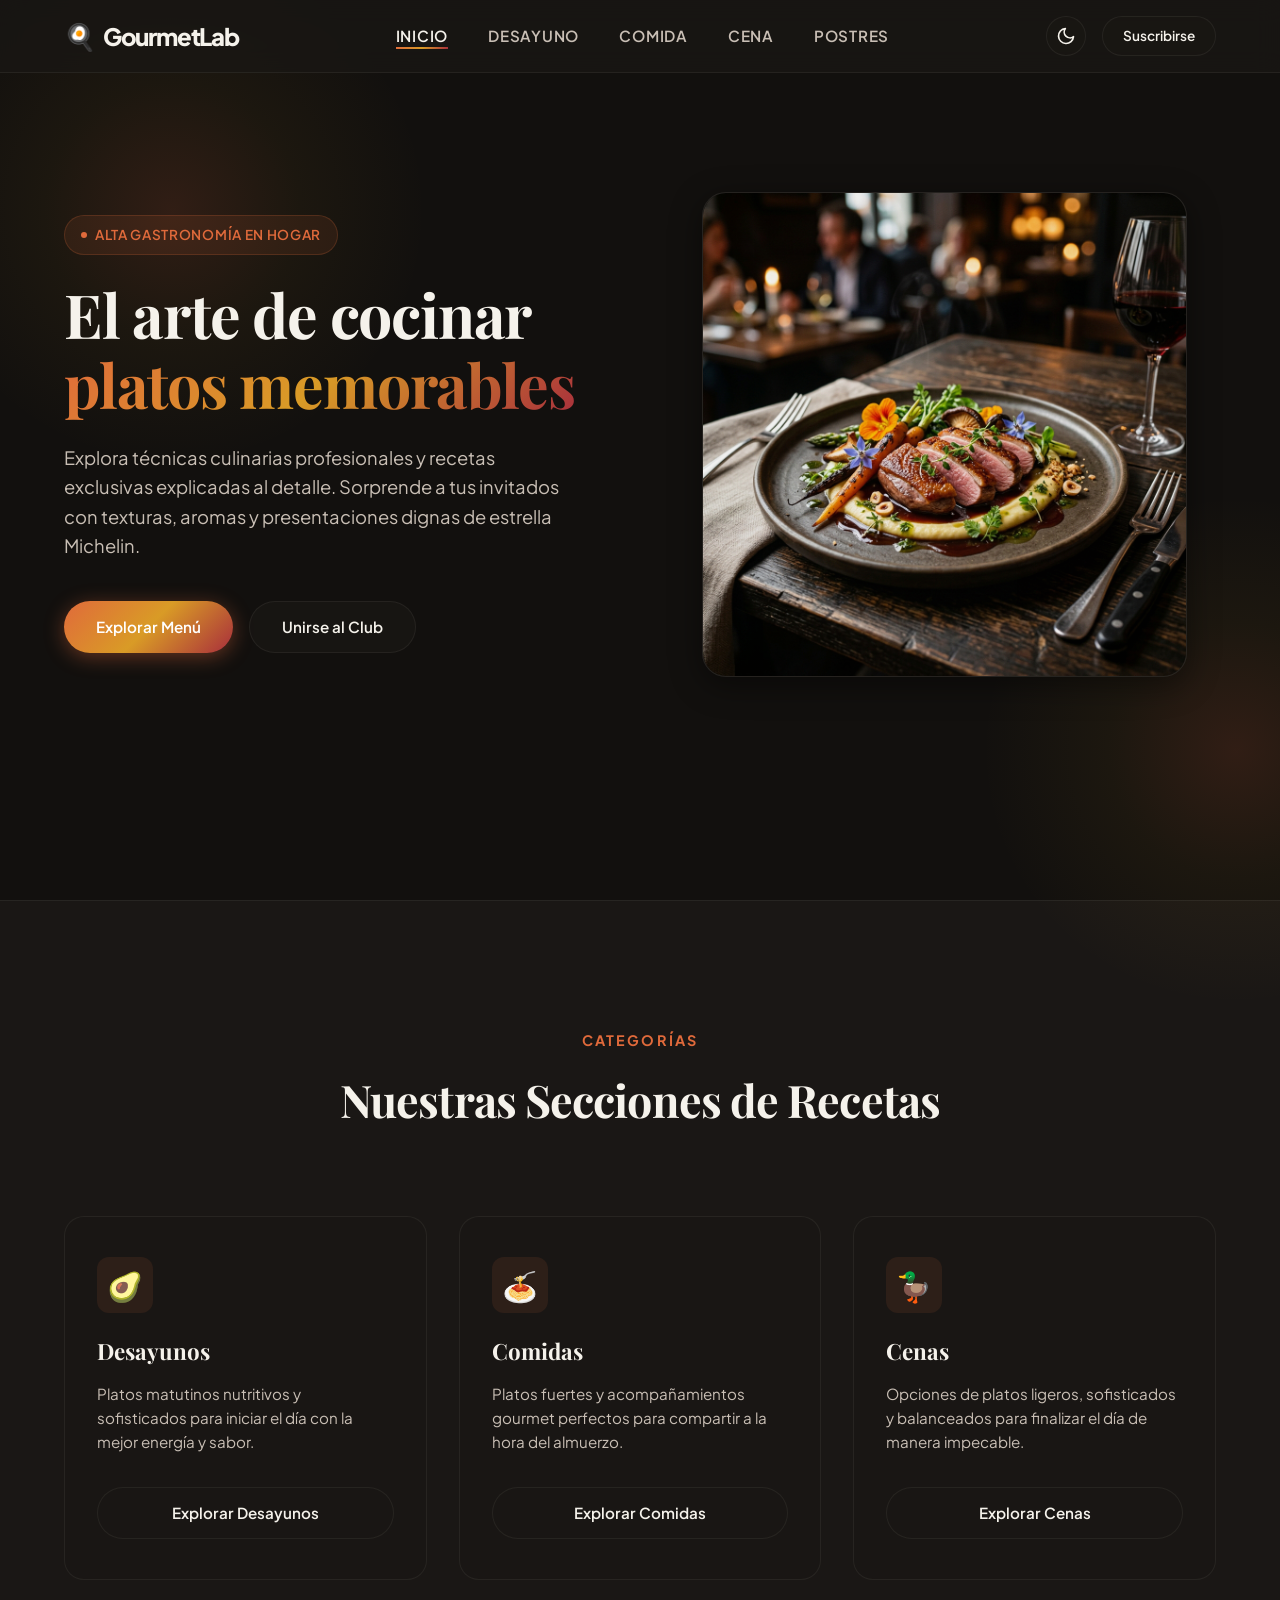
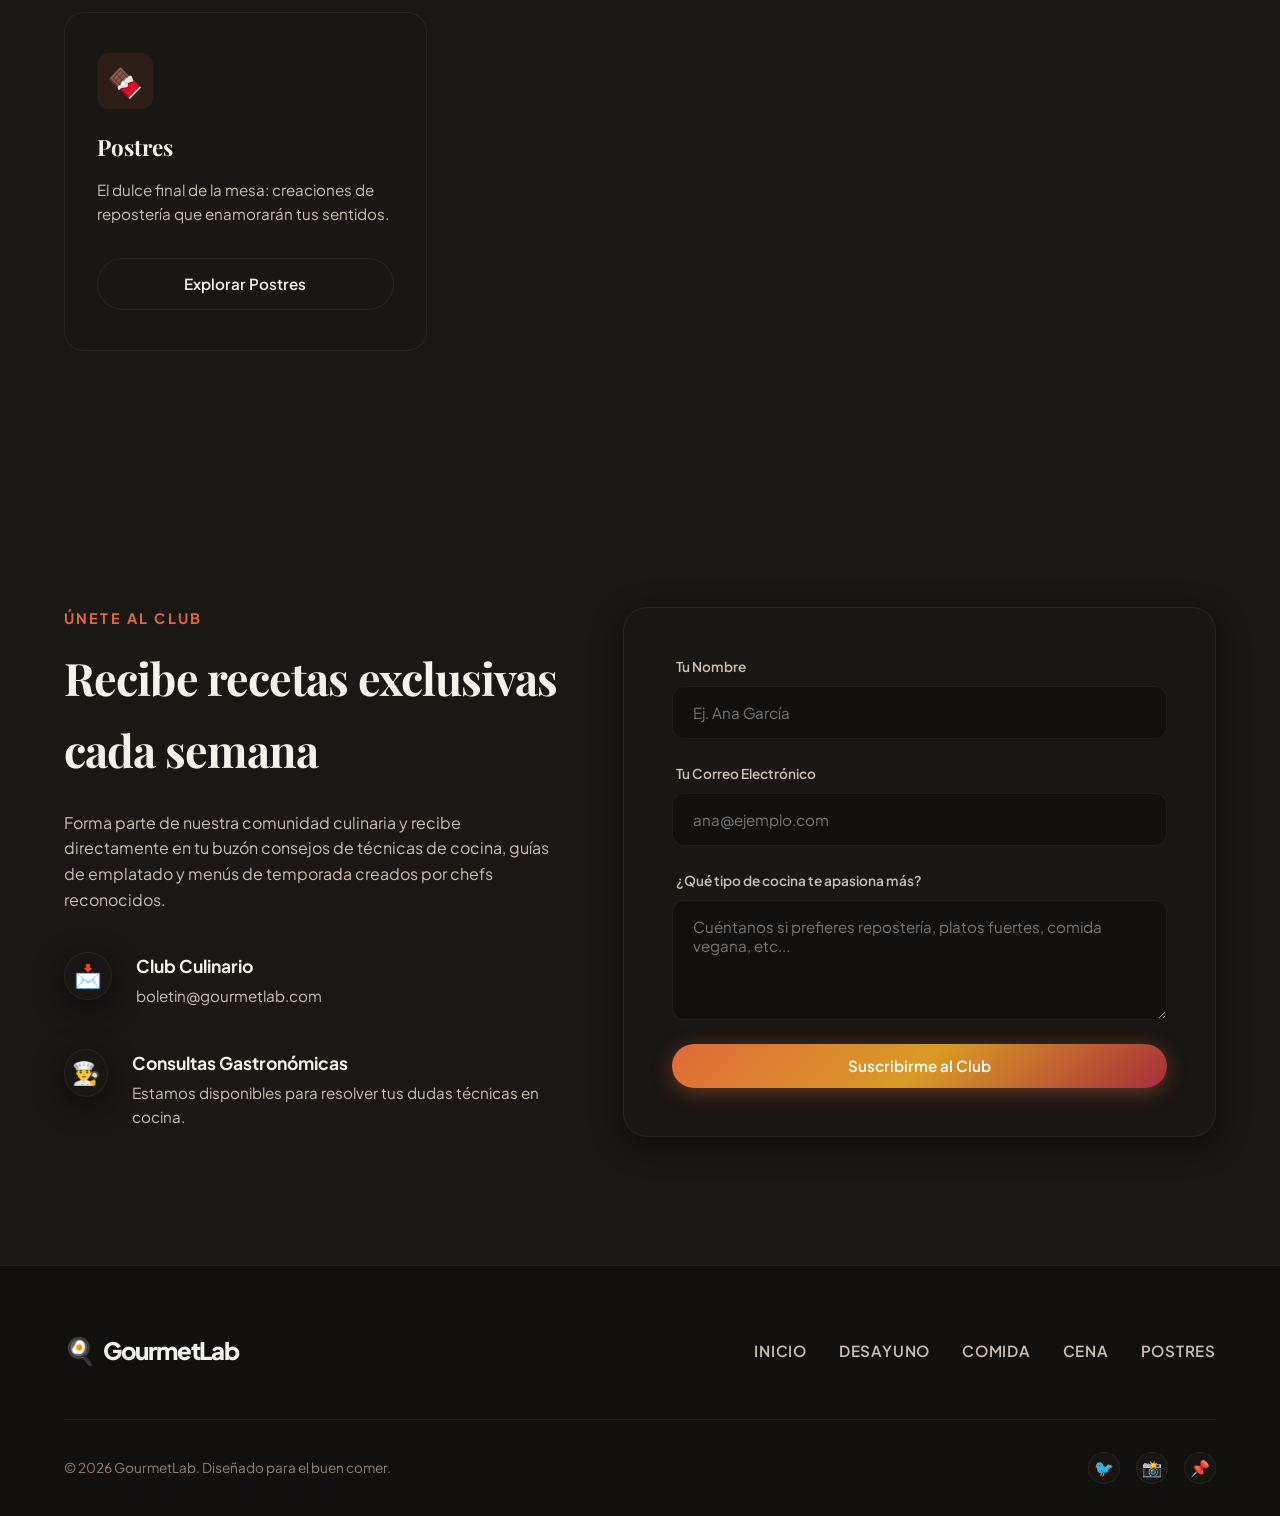
==== index.html @ 2061600c "Subida inicial" ====
<!DOCTYPE html>
<html lang="es">
<head>
  <meta charset="UTF-8">
  <meta name="viewport" content="width=device-width, initial-scale=1.0">
  
  <!-- SEO Meta Tags -->
  <title>GourmetLab | Recetas Culinarias y Alta Cocina en Casa</title>
  <meta name="description" content="Descubre recetas gourmet exclusivas explicadas paso a paso. Desayunos, comidas, cenas y postres sofisticados para los amantes del buen comer.">
  <meta name="keywords" content="recetas de cocina, recetas gourmet, cocina premium, desayuno, comida, cena, postres, gastronomía">
  <meta name="author" content="GourmetLab">
  
  <!-- Open Graph / Facebook -->
  <meta property="og:type" content="website">
  <meta property="og:title" content="GourmetLab | Recetas Culinarias y Alta Cocina en Casa">
  <meta property="og:description" content="Aprende a cocinar platos espectaculares con nuestras guías gourmet interactivas.">
  <meta property="og:image" content="recipe_hero.png">
  
  <!-- Fonts -->
  <link rel="preconnect" href="https://fonts.googleapis.com">
  <link rel="preconnect" href="https://fonts.gstatic.com" crossorigin>
  <link href="https://fonts.googleapis.com/css2?family=Plus+Jakarta+Sans:ital,wght@0,300;0,400;0,500;0,600;0,700;0,800;1,400;1,600&family=Playfair+Display:ital,wght@0,400;0,600;0,700;0,800;1,400&display=swap" rel="stylesheet">
  
  <!-- Stylesheets -->
  <link rel="stylesheet" href="style.css">
</head>
<body>

  <!-- Background Decorative Glows -->
  <div class="glow-effect" style="top: -10%; left: -10%;"></div>
  <div class="glow-effect" style="top: 50%; right: -20%;"></div>

  <!-- HEADER & NAVIGATION -->
  <header class="header" id="header">
    <div class="container nav-container">
      <a href="index.html" class="logo" id="nav-logo" aria-label="GourmetLab Home">
        <span class="logo-icon" aria-hidden="true">🍳</span>
        <span>GourmetLab</span>
      </a>
      
      <!-- Primary Navigation Links for Cooking Sections -->
      <nav aria-label="Categorías de Recetas">
        <ul class="nav-menu" id="nav-menu">
          <li><a href="index.html" class="nav-link active" id="link-inicio">Inicio</a></li>
          <li><a href="desayuno.html" class="nav-link" id="link-desayuno">Desayuno</a></li>
          <li><a href="comida.html" class="nav-link" id="link-comida">Comida</a></li>
          <li><a href="cena.html" class="nav-link" id="link-cena">Cena</a></li>
          <li><a href="postres.html" class="nav-link" id="link-postres">Postres</a></li>
        </ul>
      </nav>
      
      <!-- Action Buttons & Theme Toggle -->
      <div class="nav-actions">
        <button class="theme-toggle" id="theme-toggle" aria-label="Cambiar tema (oscuro/claro)">
          <svg class="icon-moon" width="20" height="20" viewBox="0 0 24 24" fill="none" stroke="currentColor" stroke-width="2" stroke-linecap="round" stroke-linejoin="round">
            <path d="M21 12.79A9 9 0 1 1 11.21 3 7 7 0 0 0 21 12.79z"></path>
          </svg>
        </button>
        <a href="#boletin" class="btn btn-secondary" style="padding: 0.5rem 1.25rem; font-size: 0.85rem;" id="nav-cta">Suscribirse</a>
        
        <!-- Mobile Menu Toggle -->
        <button class="menu-toggle" id="menu-toggle" aria-label="Abrir menú de categorías" aria-expanded="false" aria-controls="nav-menu">
          <span></span>
          <span></span>
          <span></span>
        </button>
      </div>
    </div>
  </header>

  <main>
    <!-- HERO SECTION -->
    <section class="hero section" id="inicio">
      <div class="container hero-grid">
        <div class="hero-content">
          <div class="hero-tag">ALTA GASTRONOMÍA EN HOGAR</div>
          <h1 class="hero-title" style="font-family: 'Playfair Display', serif;">El arte de cocinar <span class="gradient-text">platos memorables</span></h1>
          <p class="hero-desc">
            Explora técnicas culinarias profesionales y recetas exclusivas explicadas al detalle. Sorprende a tus invitados con texturas, aromas y presentaciones dignas de estrella Michelin.
          </p>
          <div class="hero-actions">
            <a href="#categorias" class="btn btn-primary" id="hero-btn-primary">Explorar Menú</a>
            <a href="#boletin" class="btn btn-secondary" id="hero-btn-secondary">Unirse al Club</a>
          </div>
        </div>
        <div class="hero-visual">
          <div class="visual-canvas">
            <div class="visual-glow"></div>
            <!-- Gourmet culinary photography -->
            <img src="recipe_hero.png" alt="Plato gourmet elegantemente emplatado por chef profesional" class="visual-img" id="hero-image">
          </div>
        </div>
      </div>
    </section>

    <!-- CATEGORIES / SECTIONS GRID -->
    <section class="section" id="categorias" style="border-top: 1px solid var(--glass-border); background-color: var(--bg-secondary);">
      <div class="container">
        <div class="section-header">
          <span class="section-subtitle">Categorías</span>
          <h2 class="section-title" style="font-family: 'Playfair Display', serif;">Nuestras Secciones de Recetas</h2>
        </div>
        
        <div class="features-grid">
          <!-- Desayuno Link Card -->
          <article class="feature-card" id="cat-desayuno">
            <div>
              <div class="feature-icon-wrapper" aria-hidden="true">🥑</div>
              <h3 class="feature-title">Desayunos</h3>
              <p class="feature-desc">Platos matutinos nutritivos y sofisticados para iniciar el día con la mejor energía y sabor.</p>
            </div>
            <a href="desayuno.html" class="btn btn-secondary" style="margin-top: 2rem; width: 100%;">Explorar Desayunos</a>
          </article>
          
          <!-- Comida Link Card -->
          <article class="feature-card" id="cat-comida">
            <div>
              <div class="feature-icon-wrapper" aria-hidden="true">🍝</div>
              <h3 class="feature-title">Comidas</h3>
              <p class="feature-desc">Platos fuertes y acompañamientos gourmet perfectos para compartir a la hora del almuerzo.</p>
            </div>
            <a href="comida.html" class="btn btn-secondary" style="margin-top: 2rem; width: 100%;">Explorar Comidas</a>
          </article>
          
          <!-- Cena Link Card -->
          <article class="feature-card" id="cat-cena">
            <div>
              <div class="feature-icon-wrapper" aria-hidden="true">🦆</div>
              <h3 class="feature-title">Cenas</h3>
              <p class="feature-desc">Opciones de platos ligeros, sofisticados y balanceados para finalizar el día de manera impecable.</p>
            </div>
            <a href="cena.html" class="btn btn-secondary" style="margin-top: 2rem; width: 100%;">Explorar Cenas</a>
          </article>
          
          <!-- Postres Link Card -->
          <article class="feature-card" id="cat-postres">
            <div>
              <div class="feature-icon-wrapper" aria-hidden="true">🍫</div>
              <h3 class="feature-title">Postres</h3>
              <p class="feature-desc">El dulce final de la mesa: creaciones de repostería que enamorarán tus sentidos.</p>
            </div>
            <a href="postres.html" class="btn btn-secondary" style="margin-top: 2rem; width: 100%;">Explorar Postres</a>
          </article>
        </div>
      </div>
    </section>

    <!-- NEWSLETTER / CONTACT SECTION -->
    <section class="contact section" id="boletin">
      <div class="container contact-grid">
        <div class="contact-info">
          <div>
            <span class="section-subtitle">Únete al Club</span>
            <h2 class="section-title" style="font-family: 'Playfair Display', serif; margin-bottom: 1.5rem;">Recibe recetas exclusivas cada semana</h2>
            <p style="color: var(--text-secondary);">Forma parte de nuestra comunidad culinaria y recibe directamente en tu buzón consejos de técnicas de cocina, guías de emplatado y menús de temporada creados por chefs reconocidos.</p>
          </div>
          
          <div class="info-item" id="info-email">
            <div class="info-icon" aria-hidden="true">📩</div>
            <div class="info-details">
              <h4>Club Culinario</h4>
              <p>boletin@gourmetlab.com</p>
            </div>
          </div>
          
          <div class="info-item" id="info-chefs">
            <div class="info-icon" aria-hidden="true">👨‍🍳</div>
            <div class="info-details">
              <h4>Consultas Gastronómicas</h4>
              <p>Estamos disponibles para resolver tus dudas técnicas en cocina.</p>
            </div>
          </div>
        </div>
        
        <!-- Interactive Form -->
        <form class="contact-form" id="contact-form" novalidate>
          <div class="form-group">
            <label for="form-name" class="form-label">Tu Nombre</label>
            <input type="text" id="form-name" class="form-input" placeholder="Ej. Ana García" required>
          </div>
          <div class="form-group">
            <label for="form-email" class="form-label">Tu Correo Electrónico</label>
            <input type="email" id="form-email" class="form-input" placeholder="ana@ejemplo.com" required>
          </div>
          <div class="form-group">
            <label for="form-message" class="form-label">¿Qué tipo de cocina te apasiona más?</label>
            <textarea id="form-message" class="form-textarea" placeholder="Cuéntanos si prefieres repostería, platos fuertes, comida vegana, etc..." required></textarea>
          </div>
          <button type="submit" class="btn btn-primary" id="form-submit">Suscribirme al Club</button>
        </form>
      </div>
    </section>
  </main>

  <!-- FOOTER -->
  <footer class="footer">
    <div class="container">
      <div class="footer-content">
        <a href="index.html" class="logo" id="footer-logo" aria-label="GourmetLab Home">
          <span class="logo-icon" aria-hidden="true">🍳</span>
          <span>GourmetLab</span>
        </a>
        <ul class="footer-nav">
          <li><a href="index.html" class="footer-link">Inicio</a></li>
          <li><a href="desayuno.html" class="footer-link">Desayuno</a></li>
          <li><a href="comida.html" class="footer-link">Comida</a></li>
          <li><a href="cena.html" class="footer-link">Cena</a></li>
          <li><a href="postres.html" class="footer-link">Postres</a></li>
        </ul>
      </div>
      
      <div class="footer-bottom">
        <p>&copy; 2026 GourmetLab. Diseñado para el buen comer.</p>
        <div class="social-links">
          <a href="#" class="social-icon" aria-label="Twitter">🐦</a>
          <a href="#" class="social-icon" aria-label="Instagram">📸</a>
          <a href="#" class="social-icon" aria-label="Pinterest">📌</a>
        </div>
      </div>
    </div>
  </footer>

  <!-- Scripts -->
  <script src="app.js"></script>
</body>
</html>
---- style.css ----
/* ==========================================================================
   DESIGN SYSTEM & CUSTOM PROPERTIES - GOURMET CULINARY THEME
   ========================================================================== */
:root {
  /* Colors - Cozy Gourmet Dark Palette (Default Dark) */
  --bg-primary: #12100e;      /* Very dark warm brown/charcoal */
  --bg-secondary: #1a1715;    /* Soft dark chocolate */
  --bg-tertiary: #231f1c;     /* Lighter warm brown/gray */
  --text-primary: #f5f2eb;    /* Warm cream white */
  --text-secondary: #c9bfb5;  /* Soft taupe gray */
  --text-muted: #8c8075;      /* Warm muted earth */
  
  /* Gourmet Culinary Accents (Terracotta, Gold & Red Wine) */
  --accent-primary: #e06a3b;   /* Warm Terracotta */
  --accent-secondary: #d99b26; /* Honey Gold */
  --accent-tertiary: #a82e3c;  /* Red Wine Burgundy */
  
  --gradient-brand: linear-gradient(135deg, var(--accent-primary) 0%, var(--accent-secondary) 50%, var(--accent-tertiary) 100%);
  --gradient-glow: radial-gradient(circle at 50% 50%, rgba(224, 106, 59, 0.15), rgba(217, 155, 38, 0.05), transparent 60%);
  
  /* Glassmorphism & Borders */
  --glass-bg: rgba(26, 23, 21, 0.75);
  --glass-border: rgba(245, 242, 235, 0.06);
  --glass-border-hover: rgba(245, 242, 235, 0.12);
  --glass-shadow: 0 8px 32px 0 rgba(0, 0, 0, 0.45);
  
  /* Typography */
  --font-sans: 'Plus Jakarta Sans', system-ui, -apple-system, sans-serif;
  --font-serif: 'Playfair Display', Georgia, serif;
  
  /* Spacing */
  --section-padding: 8rem 2rem;
  
  /* Transitions */
  --transition-smooth: all 0.4s cubic-bezier(0.16, 1, 0.3, 1);
  --transition-bounce: all 0.5s cubic-bezier(0.175, 0.885, 0.32, 1.275);
}

/* Light Theme Variables - Warm Cream Bistro Style */
[data-theme="light"] {
  --bg-primary: #fcfbf7;      /* Rich warm cream/ivory */
  --bg-secondary: #f6f3eb;    /* Cream beige */
  --bg-tertiary: #ece7db;     /* Soft warm clay/beige */
  --text-primary: #2b2421;    /* Deep espresso black */
  --text-secondary: #63564e;  /* Deep taupe */
  --text-muted: #9c8e84;      /* Soft warm gray */
  
  --accent-primary: #c85324;   /* Deeper terracotta for contrast */
  --accent-secondary: #b07810; /* Darker honey gold */
  
  --gradient-glow: radial-gradient(circle at 50% 50%, rgba(200, 83, 36, 0.08), rgba(176, 120, 16, 0.03), transparent 60%);
  
  --glass-bg: rgba(252, 251, 247, 0.8);
  --glass-border: rgba(43, 36, 33, 0.06);
  --glass-border-hover: rgba(43, 36, 33, 0.12);
  --glass-shadow: 0 8px 32px 0 rgba(43, 36, 33, 0.06);
}

/* ==========================================================================
   RESET & BASE STYLES
   ========================================================================== */
*, *::before, *::after {
  box-sizing: border-box;
  margin: 0;
  padding: 0;
}

html {
  scroll-behavior: smooth;
  font-size: 16px;
}

body {
  font-family: var(--font-sans);
  background-color: var(--bg-primary);
  color: var(--text-primary);
  line-height: 1.6;
  overflow-x: hidden;
  transition: background-color 0.3s ease, color 0.3s ease;
}

a {
  color: inherit;
  text-decoration: none;
  transition: var(--transition-smooth);
}

button, input, textarea {
  font-family: inherit;
  background: none;
  border: none;
  outline: none;
}

img {
  max-width: 100%;
  height: auto;
  display: block;
}

/* ==========================================================================
   LAYOUT & REUSABLE UTILITIES
   ========================================================================== */
.container {
  max-width: 1200px;
  margin: 0 auto;
  padding: 0 1.5rem;
  position: relative;
  z-index: 2;
}

.section {
  padding: var(--section-padding);
  position: relative;
}

.gradient-text {
  background: var(--gradient-brand);
  -webkit-background-clip: text;
  -webkit-text-fill-color: transparent;
  background-clip: text;
}

.btn {
  display: inline-flex;
  align-items: center;
  justify-content: center;
  padding: 0.8rem 2rem;
  border-radius: 9999px;
  font-weight: 600;
  font-size: 0.95rem;
  cursor: pointer;
  transition: var(--transition-bounce);
  position: relative;
  overflow: hidden;
}

.btn-primary {
  background: var(--gradient-brand);
  color: #ffffff;
  box-shadow: 0 4px 20px rgba(224, 106, 59, 0.4);
}

.btn-primary:hover {
  transform: translateY(-3px);
  box-shadow: 0 6px 24px rgba(224, 106, 59, 0.6);
}

.btn-secondary {
  background: var(--glass-bg);
  border: 1px solid var(--glass-border);
  color: var(--text-primary);
}

.btn-secondary:hover {
  border-color: var(--glass-border-hover);
  background: var(--bg-tertiary);
  transform: translateY(-3px);
}

/* Glow effects in background */
.glow-effect {
  position: absolute;
  width: 600px;
  height: 600px;
  background: var(--gradient-glow);
  pointer-events: none;
  z-index: 1;
  border-radius: 50%;
}

/* ==========================================================================
   HEADER / NAVIGATION
   ========================================================================== */
.header {
  position: fixed;
  top: 0;
  left: 0;
  width: 100%;
  z-index: 100;
  background: var(--glass-bg);
  backdrop-filter: blur(12px);
  -webkit-backdrop-filter: blur(12px);
  border-bottom: 1px solid var(--glass-border);
  transition: var(--transition-smooth);
}

.header-scrolled {
  padding: 0.5rem 0;
  box-shadow: var(--glass-shadow);
}

.nav-container {
  display: flex;
  justify-content: space-between;
  align-items: center;
  height: 4.5rem;
}

.logo {
  font-size: 1.5rem;
  font-weight: 800;
  letter-spacing: -0.05em;
  display: flex;
  align-items: center;
  gap: 0.5rem;
}

.logo-icon {
  display: inline-flex;
  align-items: center;
  justify-content: center;
  font-size: 1.6rem;
}

.nav-menu {
  display: flex;
  align-items: center;
  gap: 2.5rem;
  list-style: none;
}

.nav-link {
  font-weight: 600;
  font-size: 0.95rem;
  color: var(--text-secondary);
  position: relative;
  text-transform: uppercase;
  letter-spacing: 0.05em;
}

.nav-link:hover, .nav-link.active {
  color: var(--text-primary);
}

.nav-link::after {
  content: '';
  position: absolute;
  bottom: -4px;
  left: 0;
  width: 0;
  height: 2px;
  background: var(--gradient-brand);
  transition: var(--transition-smooth);
}

.nav-link:hover::after, .nav-link.active::after {
  width: 100%;
}

.nav-actions {
  display: flex;
  align-items: center;
  gap: 1rem;
}

/* Theme Switcher */
.theme-toggle {
  width: 2.5rem;
  height: 2.5rem;
  border-radius: 50%;
  background: var(--glass-bg);
  border: 1px solid var(--glass-border);
  color: var(--text-primary);
  cursor: pointer;
  display: flex;
  align-items: center;
  justify-content: center;
  font-size: 1.2rem;
  transition: var(--transition-bounce);
}

.theme-toggle:hover {
  transform: rotate(15deg) scale(1.1);
  border-color: var(--glass-border-hover);
}

/* Mobile Menu Toggle */
.menu-toggle {
  display: none;
  flex-direction: column;
  gap: 6px;
  cursor: pointer;
  z-index: 110;
}

.menu-toggle span {
  width: 28px;
  height: 2px;
  background-color: var(--text-primary);
  transition: var(--transition-smooth);
  border-radius: 2px;
}

/* ==========================================================================
   HERO SECTION
   ========================================================================== */
.hero {
  min-height: 100vh;
  display: flex;
  align-items: center;
  padding-top: 6rem;
  overflow: hidden;
}

.hero-grid {
  display: grid;
  grid-template-columns: 1fr 1fr;
  gap: 4rem;
  align-items: center;
}

.hero-content {
  display: flex;
  flex-direction: column;
  align-items: flex-start;
}

.hero-tag {
  background: rgba(224, 106, 59, 0.1);
  border: 1px solid rgba(224, 106, 59, 0.2);
  color: var(--accent-primary);
  padding: 0.5rem 1rem;
  border-radius: 9999px;
  font-size: 0.85rem;
  font-weight: 600;
  margin-bottom: 1.5rem;
  display: inline-flex;
  align-items: center;
  gap: 0.5rem;
  letter-spacing: 0.05em;
}

.hero-tag::before {
  content: '';
  width: 6px;
  height: 6px;
  background-color: var(--accent-primary);
  border-radius: 50%;
  display: inline-block;
  animation: pulse 2s infinite;
}

.hero-title {
  font-size: 3.8rem;
  line-height: 1.15;
  font-weight: 700;
  letter-spacing: -0.02em;
  margin-bottom: 1.5rem;
}

.hero-desc {
  font-size: 1.15rem;
  color: var(--text-secondary);
  margin-bottom: 2.5rem;
  max-width: 500px;
}

.hero-actions {
  display: flex;
  gap: 1rem;
}

/* Visual Canvas/Card on Right side */
.hero-visual {
  position: relative;
  display: flex;
  justify-content: center;
  align-items: center;
}

.visual-canvas {
  width: 100%;
  aspect-ratio: 1;
  max-width: 485px;
  background: var(--glass-bg);
  border: 1px solid var(--glass-border);
  border-radius: 24px;
  box-shadow: var(--glass-shadow);
  position: relative;
  overflow: hidden;
  display: flex;
  align-items: center;
  justify-content: center;
  transition: var(--transition-smooth);
}

.visual-canvas:hover {
  transform: translateY(-5px);
  border-color: var(--glass-border-hover);
}

.visual-img {
  width: 100%;
  height: 100%;
  object-fit: cover;
  border-radius: 23px;
  opacity: 0.95;
}

.visual-glow {
  position: absolute;
  width: 150%;
  height: 150%;
  background: radial-gradient(circle, rgba(224, 106, 59, 0.2) 0%, transparent 60%);
  top: -25%;
  left: -25%;
  pointer-events: none;
  animation: rotateGlow 20s linear infinite;
}

/* ==========================================================================
   RECIPES / FEATURES SECTION
   ========================================================================== */
.section-header {
  text-align: center;
  max-width: 650px;
  margin: 0 auto 5rem;
}

.section-subtitle {
  font-size: 0.9rem;
  text-transform: uppercase;
  letter-spacing: 0.15em;
  font-weight: 700;
  color: var(--accent-primary);
  margin-bottom: 0.75rem;
  display: block;
}

.section-title {
  font-size: 2.8rem;
  font-weight: 700;
  letter-spacing: -0.02em;
}

.features-grid {
  display: grid;
  grid-template-columns: repeat(auto-fit, minmax(300px, 1fr));
  gap: 2rem;
}

.feature-card {
  background: var(--glass-bg);
  border: 1px solid var(--glass-border);
  border-radius: 20px;
  padding: 2.5rem 2rem;
  transition: var(--transition-bounce);
  position: relative;
  overflow: hidden;
  display: flex;
  flex-direction: column;
  justify-content: space-between;
}

.feature-card::before {
  content: '';
  position: absolute;
  top: 0;
  left: 0;
  width: 100%;
  height: 4px;
  background: var(--gradient-brand);
  transform: scaleX(0);
  transform-origin: left;
  transition: var(--transition-smooth);
}

.feature-card:hover {
  transform: translateY(-8px);
  border-color: var(--glass-border-hover);
  box-shadow: var(--glass-shadow);
}

.feature-card:hover::before {
  transform: scaleX(1);
}

.feature-icon-wrapper {
  width: 3.5rem;
  height: 3.5rem;
  background: rgba(224, 106, 59, 0.1);
  border-radius: 12px;
  display: flex;
  align-items: center;
  justify-content: center;
  margin-bottom: 1.5rem;
  font-size: 1.8rem;
  transition: var(--transition-smooth);
}

.feature-card:hover .feature-icon-wrapper {
  background: var(--gradient-brand);
  transform: scale(1.1) rotate(5deg);
}

.feature-title {
  font-size: 1.4rem;
  font-family: var(--font-serif);
  font-weight: 700;
  margin-bottom: 1rem;
  line-height: 1.3;
}

.feature-desc {
  color: var(--text-secondary);
  font-size: 0.95rem;
  flex-grow: 1;
}

/* ==========================================================================
   CONTACT / BOLETIN SECTION
   ========================================================================== */
.contact {
  background-color: var(--bg-secondary);
  position: relative;
  overflow: hidden;
}

.contact-grid {
  display: grid;
  grid-template-columns: 1fr 1.2fr;
  gap: 4rem;
}

.contact-info {
  display: flex;
  flex-direction: column;
  gap: 2.5rem;
}

.info-item {
  display: flex;
  gap: 1.5rem;
  align-items: flex-start;
}

.info-icon {
  width: 3rem;
  height: 3rem;
  border-radius: 50%;
  background: var(--glass-bg);
  border: 1px solid var(--glass-border);
  display: flex;
  align-items: center;
  justify-content: center;
  color: var(--accent-primary);
  font-size: 1.4rem;
  box-shadow: var(--glass-shadow);
}

.info-details h4 {
  font-size: 1.1rem;
  font-weight: 700;
  margin-bottom: 0.25rem;
}

.info-details p {
  color: var(--text-secondary);
  font-size: 0.95rem;
}

.contact-form {
  background: var(--glass-bg);
  border: 1px solid var(--glass-border);
  border-radius: 24px;
  padding: 3rem;
  box-shadow: var(--glass-shadow);
  display: flex;
  flex-direction: column;
  gap: 1.5rem;
}

.form-group {
  display: flex;
  flex-direction: column;
  gap: 0.5rem;
  position: relative;
}

.form-input, .form-textarea {
  background: var(--bg-primary);
  border: 1px solid var(--glass-border);
  border-radius: 12px;
  padding: 1rem 1.25rem;
  color: var(--text-primary);
  font-size: 0.95rem;
  transition: var(--transition-smooth);
  width: 100%;
}

.form-textarea {
  resize: vertical;
  min-height: 120px;
}

.form-input:focus, .form-textarea:focus {
  border-color: var(--accent-primary);
  box-shadow: 0 0 0 4px rgba(224, 106, 59, 0.15);
}

.form-label {
  font-size: 0.85rem;
  font-weight: 600;
  color: var(--text-secondary);
  margin-left: 0.25rem;
}

/* ==========================================================================
   FOOTER
   ========================================================================== */
.footer {
  background-color: var(--bg-primary);
  border-top: 1px solid var(--glass-border);
  padding: 4rem 0 2rem;
}

.footer-content {
  display: flex;
  justify-content: space-between;
  align-items: center;
  flex-wrap: wrap;
  gap: 2rem;
  margin-bottom: 3rem;
}

.footer-nav {
  display: flex;
  gap: 2rem;
  list-style: none;
}

.footer-link {
  color: var(--text-secondary);
  font-size: 0.95rem;
  font-weight: 600;
  text-transform: uppercase;
  letter-spacing: 0.05em;
}

.footer-link:hover {
  color: var(--text-primary);
}

.footer-bottom {
  border-top: 1px solid var(--glass-border);
  padding-top: 2rem;
  display: flex;
  justify-content: space-between;
  align-items: center;
  flex-wrap: wrap;
  gap: 1rem;
  color: var(--text-muted);
  font-size: 0.85rem;
}

.social-links {
  display: flex;
  gap: 1rem;
}

.social-icon {
  width: 2rem;
  height: 2rem;
  border-radius: 50%;
  background: var(--glass-bg);
  border: 1px solid var(--glass-border);
  display: flex;
  align-items: center;
  justify-content: center;
  color: var(--text-secondary);
  font-size: 1rem;
  transition: var(--transition-bounce);
}

.social-icon:hover {
  background: var(--gradient-brand);
  color: #ffffff;
  transform: translateY(-3px);
  border-color: transparent;
}

/* ==========================================================================
   KEYFRAME ANIMATIONS
   ========================================================================== */
@keyframes pulse {
  0% {
    transform: scale(0.95);
    box-shadow: 0 0 0 0 rgba(224, 106, 59, 0.7);
  }
  70% {
    transform: scale(1);
    box-shadow: 0 0 0 8px rgba(224, 106, 59, 0);
  }
  100% {
    transform: scale(0.95);
    box-shadow: 0 0 0 0 rgba(224, 106, 59, 0);
  }
}

@keyframes rotateGlow {
  0% {
    transform: rotate(0deg);
  }
  100% {
    transform: rotate(360deg);
  }
}

/* ==========================================================================
   RESPONSIVE DESIGN (MEDIA QUERIES)
   ========================================================================== */
@media (max-width: 992px) {
  :root {
    --section-padding: 6rem 1.5rem;
  }
  
  .hero-grid {
    grid-template-columns: 1fr;
    gap: 3rem;
    text-align: center;
  }
  
  .hero-content {
    align-items: center;
  }
  
  .hero-title {
    font-size: 3rem;
  }
  
  .contact-grid {
    grid-template-columns: 1fr;
    gap: 3rem;
  }
}

@media (max-width: 768px) {
  .menu-toggle {
    display: flex;
  }
  
  .nav-menu {
    position: fixed;
    top: 0;
    right: -100%;
    width: 80%;
    max-width: 320px;
    height: 100vh;
    background: var(--bg-secondary);
    border-left: 1px solid var(--glass-border);
    flex-direction: column;
    justify-content: center;
    padding: 3rem;
    transition: var(--transition-smooth);
    z-index: 105;
  }
  
  .nav-menu.active {
    right: 0;
    box-shadow: -10px 0 30px rgba(0, 0, 0, 0.2);
  }
  
  /* Menu hamburger animations when active */
  .menu-toggle.active span:nth-child(1) {
    transform: translateY(8px) rotate(45deg);
  }
  
  .menu-toggle.active span:nth-child(2) {
    opacity: 0;
  }
  
  .menu-toggle.active span:nth-child(3) {
    transform: translateY(-8px) rotate(-45deg);
  }
  
  .nav-actions {
    margin-right: 3rem;
  }
}

@media (max-width: 480px) {
  .hero-title {
    font-size: 2.4rem;
  }
  
  .hero-actions {
    flex-direction: column;
    width: 100%;
  }
  
  .hero-actions .btn {
    width: 100%;
  }
  
  .contact-form {
    padding: 1.5rem;
  }
}
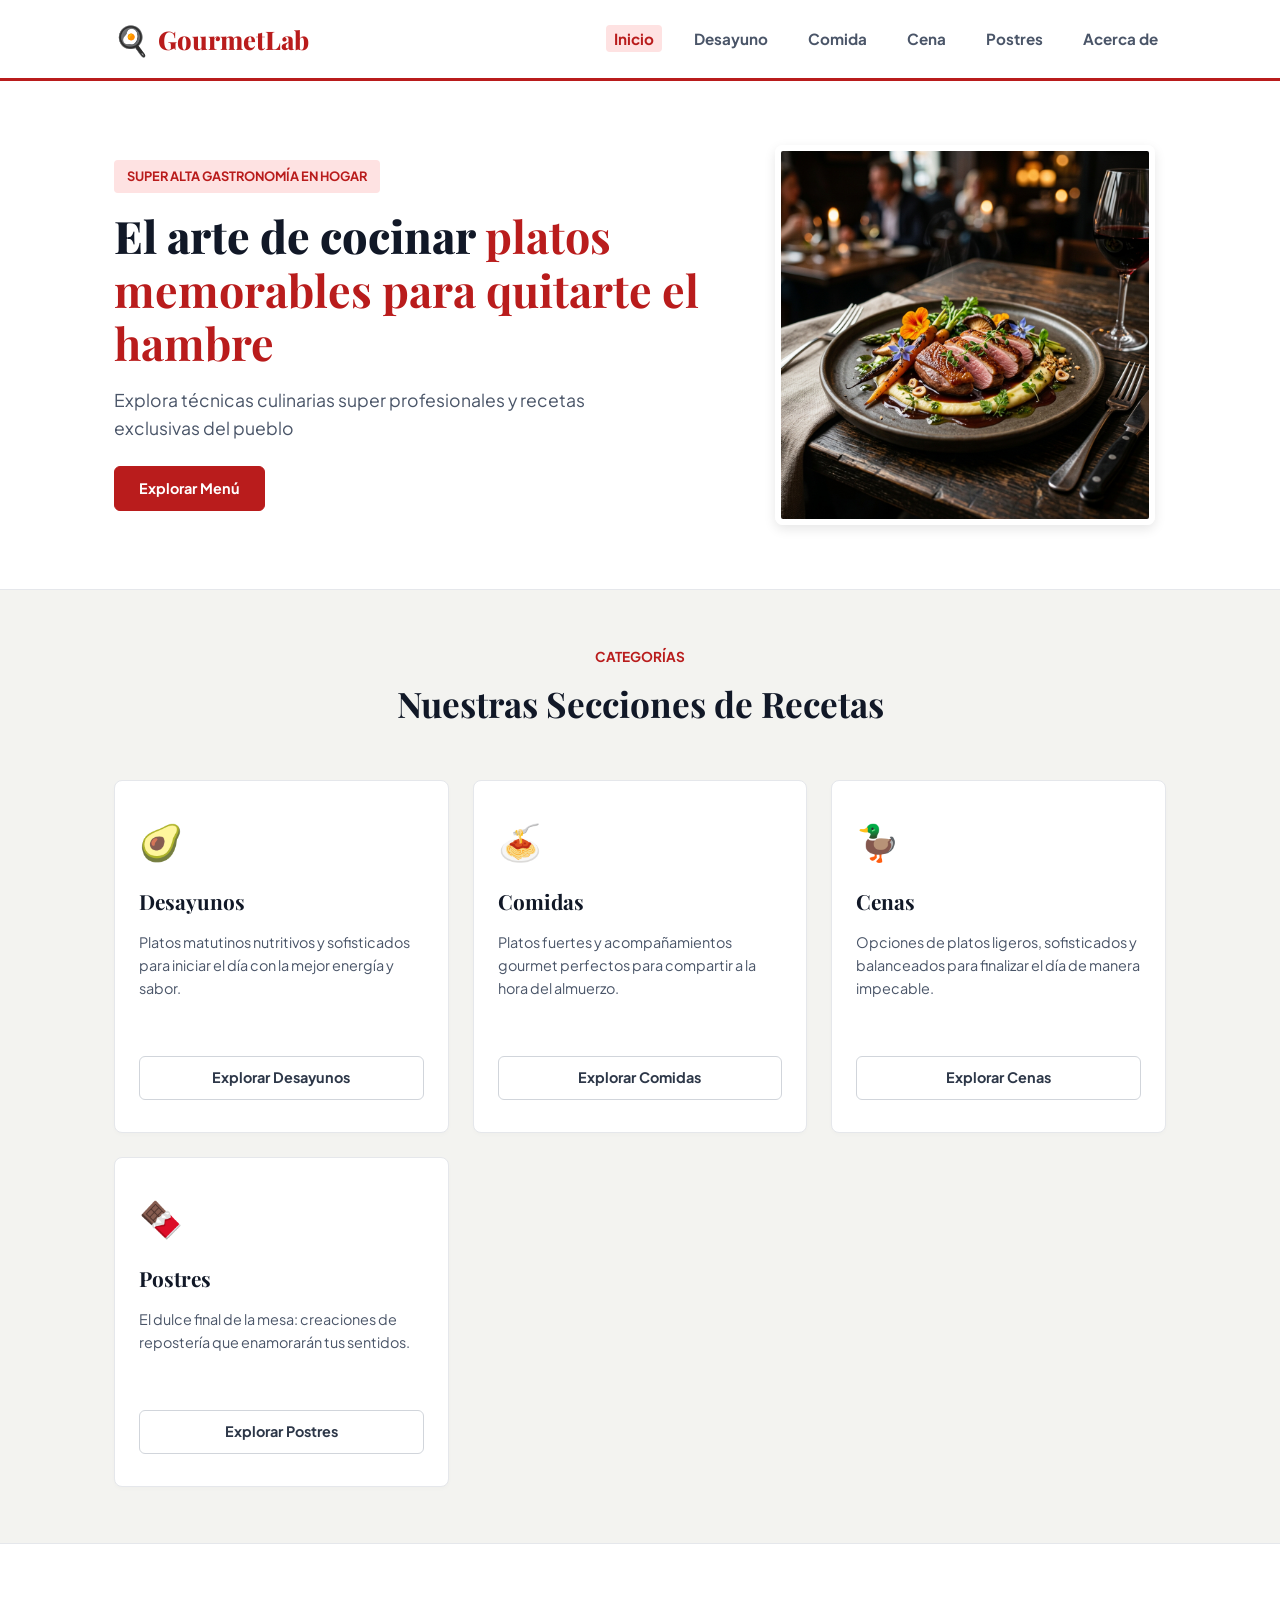
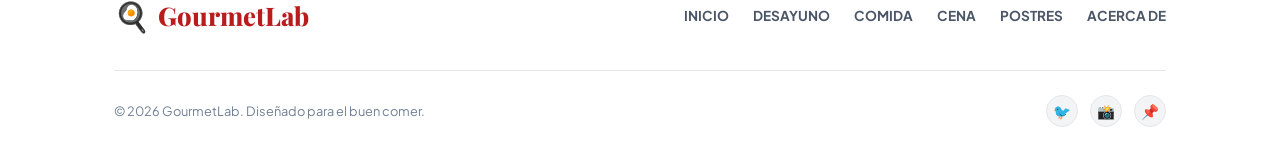
==== commit 9b6acaee: "cambios de simplifacacion" ====
--- a/index.html
+++ b/index.html
@@ -4,33 +4,17 @@
   <meta charset="UTF-8">
   <meta name="viewport" content="width=device-width, initial-scale=1.0">
   
-  <!-- SEO Meta Tags -->
-  <title>GourmetLab | Recetas Culinarias y Alta Cocina en Casa</title>
-  <meta name="description" content="Descubre recetas gourmet exclusivas explicadas paso a paso. Desayunos, comidas, cenas y postres sofisticados para los amantes del buen comer.">
-  <meta name="keywords" content="recetas de cocina, recetas gourmet, cocina premium, desayuno, comida, cena, postres, gastronomía">
-  <meta name="author" content="GourmetLab">
-  
-  <!-- Open Graph / Facebook -->
-  <meta property="og:type" content="website">
-  <meta property="og:title" content="GourmetLab | Recetas Culinarias y Alta Cocina en Casa">
-  <meta property="og:description" content="Aprende a cocinar platos espectaculares con nuestras guías gourmet interactivas.">
-  <meta property="og:image" content="recipe_hero.png">
-  
-  <!-- Fonts -->
+
+  <!-- Fuentes -->
   <link rel="preconnect" href="https://fonts.googleapis.com">
   <link rel="preconnect" href="https://fonts.gstatic.com" crossorigin>
   <link href="https://fonts.googleapis.com/css2?family=Plus+Jakarta+Sans:ital,wght@0,300;0,400;0,500;0,600;0,700;0,800;1,400;1,600&family=Playfair+Display:ital,wght@0,400;0,600;0,700;0,800;1,400&display=swap" rel="stylesheet">
   
-  <!-- Stylesheets -->
+  <!-- Hojas de estilo -->
   <link rel="stylesheet" href="style.css">
 </head>
 <body>
-
-  <!-- Background Decorative Glows -->
-  <div class="glow-effect" style="top: -10%; left: -10%;"></div>
-  <div class="glow-effect" style="top: 50%; right: -20%;"></div>
-
-  <!-- HEADER & NAVIGATION -->
+  <!-- ENCABEZADO Y NAVEGACIÓN -->
   <header class="header" id="header">
     <div class="container nav-container">
       <a href="index.html" class="logo" id="nav-logo" aria-label="GourmetLab Home">
@@ -38,7 +22,7 @@
         <span>GourmetLab</span>
       </a>
       
-      <!-- Primary Navigation Links for Cooking Sections -->
+      <!-- Enlaces de navegación principales para las secciones de cocina -->
       <nav aria-label="Categorías de Recetas">
         <ul class="nav-menu" id="nav-menu">
           <li><a href="index.html" class="nav-link active" id="link-inicio">Inicio</a></li>
@@ -46,54 +30,38 @@
           <li><a href="comida.html" class="nav-link" id="link-comida">Comida</a></li>
           <li><a href="cena.html" class="nav-link" id="link-cena">Cena</a></li>
           <li><a href="postres.html" class="nav-link" id="link-postres">Postres</a></li>
+          <li><a href="acerca.html" class="nav-link" id="link-acerca">Acerca de</a></li>
         </ul>
       </nav>
       
-      <!-- Action Buttons & Theme Toggle -->
-      <div class="nav-actions">
-        <button class="theme-toggle" id="theme-toggle" aria-label="Cambiar tema (oscuro/claro)">
-          <svg class="icon-moon" width="20" height="20" viewBox="0 0 24 24" fill="none" stroke="currentColor" stroke-width="2" stroke-linecap="round" stroke-linejoin="round">
-            <path d="M21 12.79A9 9 0 1 1 11.21 3 7 7 0 0 0 21 12.79z"></path>
-          </svg>
-        </button>
-        <a href="#boletin" class="btn btn-secondary" style="padding: 0.5rem 1.25rem; font-size: 0.85rem;" id="nav-cta">Suscribirse</a>
-        
-        <!-- Mobile Menu Toggle -->
-        <button class="menu-toggle" id="menu-toggle" aria-label="Abrir menú de categorías" aria-expanded="false" aria-controls="nav-menu">
-          <span></span>
-          <span></span>
-          <span></span>
-        </button>
-      </div>
     </div>
   </header>
 
   <main>
-    <!-- HERO SECTION -->
+    <!-- SECCIÓN HERO / PORTADA -->
     <section class="hero section" id="inicio">
       <div class="container hero-grid">
         <div class="hero-content">
-          <div class="hero-tag">ALTA GASTRONOMÍA EN HOGAR</div>
-          <h1 class="hero-title" style="font-family: 'Playfair Display', serif;">El arte de cocinar <span class="gradient-text">platos memorables</span></h1>
+          <div class="hero-tag">SUPER ALTA GASTRONOMÍA EN HOGAR</div>
+          <h1 class="hero-title" style="font-family: 'Playfair Display', serif;">El arte de cocinar <span class="gradient-text">platos memorables para quitarte el hambre</span></h1>
           <p class="hero-desc">
-            Explora técnicas culinarias profesionales y recetas exclusivas explicadas al detalle. Sorprende a tus invitados con texturas, aromas y presentaciones dignas de estrella Michelin.
+            Explora técnicas culinarias super profesionales y recetas exclusivas del pueblo  
           </p>
           <div class="hero-actions">
             <a href="#categorias" class="btn btn-primary" id="hero-btn-primary">Explorar Menú</a>
-            <a href="#boletin" class="btn btn-secondary" id="hero-btn-secondary">Unirse al Club</a>
           </div>
         </div>
         <div class="hero-visual">
           <div class="visual-canvas">
             <div class="visual-glow"></div>
-            <!-- Gourmet culinary photography -->
+            <!-- Fotografía culinaria gourmet -->
             <img src="recipe_hero.png" alt="Plato gourmet elegantemente emplatado por chef profesional" class="visual-img" id="hero-image">
           </div>
         </div>
       </div>
     </section>
 
-    <!-- CATEGORIES / SECTIONS GRID -->
+    <!-- CUADRÍCULA DE CATEGORÍAS / SECCIONES -->
     <section class="section" id="categorias" style="border-top: 1px solid var(--glass-border); background-color: var(--bg-secondary);">
       <div class="container">
         <div class="section-header">
@@ -102,7 +70,7 @@
         </div>
         
         <div class="features-grid">
-          <!-- Desayuno Link Card -->
+          <!-- Tarjeta de enlace a Desayuno -->
           <article class="feature-card" id="cat-desayuno">
             <div>
               <div class="feature-icon-wrapper" aria-hidden="true">🥑</div>
@@ -112,7 +80,7 @@
             <a href="desayuno.html" class="btn btn-secondary" style="margin-top: 2rem; width: 100%;">Explorar Desayunos</a>
           </article>
           
-          <!-- Comida Link Card -->
+          <!-- Tarjeta de enlace a Comida -->
           <article class="feature-card" id="cat-comida">
             <div>
               <div class="feature-icon-wrapper" aria-hidden="true">🍝</div>
@@ -122,7 +90,7 @@
             <a href="comida.html" class="btn btn-secondary" style="margin-top: 2rem; width: 100%;">Explorar Comidas</a>
           </article>
           
-          <!-- Cena Link Card -->
+          <!-- Tarjeta de enlace a Cena -->
           <article class="feature-card" id="cat-cena">
             <div>
               <div class="feature-icon-wrapper" aria-hidden="true">🦆</div>
@@ -132,7 +100,7 @@
             <a href="cena.html" class="btn btn-secondary" style="margin-top: 2rem; width: 100%;">Explorar Cenas</a>
           </article>
           
-          <!-- Postres Link Card -->
+          <!-- Tarjeta de enlace a Postres -->
           <article class="feature-card" id="cat-postres">
             <div>
               <div class="feature-icon-wrapper" aria-hidden="true">🍫</div>
@@ -144,55 +112,9 @@
         </div>
       </div>
     </section>
-
-    <!-- NEWSLETTER / CONTACT SECTION -->
-    <section class="contact section" id="boletin">
-      <div class="container contact-grid">
-        <div class="contact-info">
-          <div>
-            <span class="section-subtitle">Únete al Club</span>
-            <h2 class="section-title" style="font-family: 'Playfair Display', serif; margin-bottom: 1.5rem;">Recibe recetas exclusivas cada semana</h2>
-            <p style="color: var(--text-secondary);">Forma parte de nuestra comunidad culinaria y recibe directamente en tu buzón consejos de técnicas de cocina, guías de emplatado y menús de temporada creados por chefs reconocidos.</p>
-          </div>
-          
-          <div class="info-item" id="info-email">
-            <div class="info-icon" aria-hidden="true">📩</div>
-            <div class="info-details">
-              <h4>Club Culinario</h4>
-              <p>boletin@gourmetlab.com</p>
-            </div>
-          </div>
-          
-          <div class="info-item" id="info-chefs">
-            <div class="info-icon" aria-hidden="true">👨‍🍳</div>
-            <div class="info-details">
-              <h4>Consultas Gastronómicas</h4>
-              <p>Estamos disponibles para resolver tus dudas técnicas en cocina.</p>
-            </div>
-          </div>
-        </div>
-        
-        <!-- Interactive Form -->
-        <form class="contact-form" id="contact-form" novalidate>
-          <div class="form-group">
-            <label for="form-name" class="form-label">Tu Nombre</label>
-            <input type="text" id="form-name" class="form-input" placeholder="Ej. Ana García" required>
-          </div>
-          <div class="form-group">
-            <label for="form-email" class="form-label">Tu Correo Electrónico</label>
-            <input type="email" id="form-email" class="form-input" placeholder="ana@ejemplo.com" required>
-          </div>
-          <div class="form-group">
-            <label for="form-message" class="form-label">¿Qué tipo de cocina te apasiona más?</label>
-            <textarea id="form-message" class="form-textarea" placeholder="Cuéntanos si prefieres repostería, platos fuertes, comida vegana, etc..." required></textarea>
-          </div>
-          <button type="submit" class="btn btn-primary" id="form-submit">Suscribirme al Club</button>
-        </form>
-      </div>
-    </section>
   </main>
 
-  <!-- FOOTER -->
+  <!-- PIE DE PÁGINA -->
   <footer class="footer">
     <div class="container">
       <div class="footer-content">
@@ -206,6 +128,7 @@
           <li><a href="comida.html" class="footer-link">Comida</a></li>
           <li><a href="cena.html" class="footer-link">Cena</a></li>
           <li><a href="postres.html" class="footer-link">Postres</a></li>
+          <li><a href="acerca.html" class="footer-link">Acerca de</a></li>
         </ul>
       </div>
       
@@ -219,8 +142,5 @@
       </div>
     </div>
   </footer>
-
-  <!-- Scripts -->
-  <script src="app.js"></script>
 </body>
 </html>
--- a/style.css
+++ b/style.css
@@ -1,82 +1,35 @@
 /* ==========================================================================
-   DESIGN SYSTEM & CUSTOM PROPERTIES - GOURMET CULINARY THEME
+   GOURMETLAB - HOJA DE ESTILOS
    ========================================================================== */
+
 :root {
-  /* Colors - Cozy Gourmet Dark Palette (Default Dark) */
-  --bg-primary: #12100e;      /* Very dark warm brown/charcoal */
-  --bg-secondary: #1a1715;    /* Soft dark chocolate */
-  --bg-tertiary: #231f1c;     /* Lighter warm brown/gray */
-  --text-primary: #f5f2eb;    /* Warm cream white */
-  --text-secondary: #c9bfb5;  /* Soft taupe gray */
-  --text-muted: #8c8075;      /* Warm muted earth */
+  /* Paleta de colores */
+  --bg-primary: #fafaf9;       /* Gris cálido claro / fondo de papel */
+  --bg-secondary: #f3f3f0;     /* Gris cálido ligeramente más oscuro para secciones */
+  --text-primary: #2d3748;     /* Gris oscuro para legibilidad */
+  --text-secondary: #4a5568;   /* Gris medio para descripciones */
+  --text-muted: #718096;       /* Gris claro */
   
-  /* Gourmet Culinary Accents (Terracotta, Gold & Red Wine) */
-  --accent-primary: #e06a3b;   /* Warm Terracotta */
-  --accent-secondary: #d99b26; /* Honey Gold */
-  --accent-tertiary: #a82e3c;  /* Red Wine Burgundy */
+  --accent-primary: #b91c1c;    /* Vino tinto / Rojo tomate */
+  --accent-secondary: #c2410c;  /* Naranja zanahoria cálido */
   
-  --gradient-brand: linear-gradient(135deg, var(--accent-primary) 0%, var(--accent-secondary) 50%, var(--accent-tertiary) 100%);
-  --gradient-glow: radial-gradient(circle at 50% 50%, rgba(224, 106, 59, 0.15), rgba(217, 155, 38, 0.05), transparent 60%);
-  
-  /* Glassmorphism & Borders */
-  --glass-bg: rgba(26, 23, 21, 0.75);
-  --glass-border: rgba(245, 242, 235, 0.06);
-  --glass-border-hover: rgba(245, 242, 235, 0.12);
-  --glass-shadow: 0 8px 32px 0 rgba(0, 0, 0, 0.45);
-  
-  /* Typography */
-  --font-sans: 'Plus Jakarta Sans', system-ui, -apple-system, sans-serif;
-  --font-serif: 'Playfair Display', Georgia, serif;
-  
-  /* Spacing */
-  --section-padding: 8rem 2rem;
-  
-  /* Transitions */
-  --transition-smooth: all 0.4s cubic-bezier(0.16, 1, 0.3, 1);
-  --transition-bounce: all 0.5s cubic-bezier(0.175, 0.885, 0.32, 1.275);
-}
-
-/* Light Theme Variables - Warm Cream Bistro Style */
-[data-theme="light"] {
-  --bg-primary: #fcfbf7;      /* Rich warm cream/ivory */
-  --bg-secondary: #f6f3eb;    /* Cream beige */
-  --bg-tertiary: #ece7db;     /* Soft warm clay/beige */
-  --text-primary: #2b2421;    /* Deep espresso black */
-  --text-secondary: #63564e;  /* Deep taupe */
-  --text-muted: #9c8e84;      /* Soft warm gray */
-  
-  --accent-primary: #c85324;   /* Deeper terracotta for contrast */
-  --accent-secondary: #b07810; /* Darker honey gold */
-  
-  --gradient-glow: radial-gradient(circle at 50% 50%, rgba(200, 83, 36, 0.08), rgba(176, 120, 16, 0.03), transparent 60%);
-  
-  --glass-bg: rgba(252, 251, 247, 0.8);
-  --glass-border: rgba(43, 36, 33, 0.06);
-  --glass-border-hover: rgba(43, 36, 33, 0.12);
-  --glass-shadow: 0 8px 32px 0 rgba(43, 36, 33, 0.06);
-}
-
-/* ==========================================================================
-   RESET & BASE STYLES
-   ========================================================================== */
+  /* Diseño y espaciado */
+  --section-padding: 3.5rem 1.5rem;
+  --transition-smooth: all 0.2s ease-in-out;
+}
+
+/* Restablecimiento de estilos base */
 *, *::before, *::after {
   box-sizing: border-box;
   margin: 0;
   padding: 0;
 }
 
-html {
-  scroll-behavior: smooth;
-  font-size: 16px;
-}
-
 body {
-  font-family: var(--font-sans);
+  font-family: 'Plus Jakarta Sans', Arial, sans-serif;
   background-color: var(--bg-primary);
   color: var(--text-primary);
   line-height: 1.6;
-  overflow-x: hidden;
-  transition: background-color 0.3s ease, color 0.3s ease;
 }
 
 a {
@@ -85,715 +38,509 @@
   transition: var(--transition-smooth);
 }
 
-button, input, textarea {
-  font-family: inherit;
-  background: none;
-  border: none;
-  outline: none;
-}
-
 img {
   max-width: 100%;
   height: auto;
   display: block;
 }
 
-/* ==========================================================================
-   LAYOUT & REUSABLE UTILITIES
-   ========================================================================== */
+/* Utilidades de diseño */
 .container {
-  max-width: 1200px;
+  max-width: 1100px;
   margin: 0 auto;
   padding: 0 1.5rem;
-  position: relative;
-  z-index: 2;
 }
 
 .section {
   padding: var(--section-padding);
-  position: relative;
 }
 
 .gradient-text {
-  background: var(--gradient-brand);
-  -webkit-background-clip: text;
-  -webkit-text-fill-color: transparent;
-  background-clip: text;
-}
-
+  color: var(--accent-primary);
+  font-weight: bold;
+}
+
+/* Botones */
 .btn {
   display: inline-flex;
   align-items: center;
   justify-content: center;
-  padding: 0.8rem 2rem;
-  border-radius: 9999px;
-  font-weight: 600;
+  padding: 0.6rem 1.5rem;
+  border-radius: 6px;
+  font-weight: bold;
+  font-size: 0.9rem;
+  cursor: pointer;
+  transition: var(--transition-smooth);
+}
+
+.btn-primary {
+  background-color: var(--accent-primary);
+  color: #ffffff;
+  border: 1px solid var(--accent-primary);
+}
+
+.btn-primary:hover {
+  background-color: #991b1b;
+  border-color: #991b1b;
+}
+
+.btn-secondary {
+  background-color: #ffffff;
+  border: 1px solid #d1d5db;
+  color: var(--text-primary);
+}
+
+.btn-secondary:hover {
+  background-color: #f3f4f6;
+  border-color: #9ca3af;
+}
+
+/* Encabezado y navegación */
+.header {
+  background-color: #ffffff;
+  border-bottom: 3px solid var(--accent-primary);
+  padding: 1rem 0;
+  box-shadow: 0 2px 4px rgba(0, 0, 0, 0.05);
+}
+
+.nav-container {
+  display: flex;
+  justify-content: space-between;
+  align-items: center;
+  flex-wrap: wrap;
+  gap: 1rem;
+}
+
+.logo {
+  font-size: 1.6rem;
+  font-weight: 800;
+  font-family: 'Playfair Display', Georgia, serif;
+  color: var(--accent-primary);
+  display: flex;
+  align-items: center;
+  gap: 0.5rem;
+}
+
+.logo-icon {
+  font-size: 1.8rem;
+}
+
+.nav-menu {
+  display: flex;
+  align-items: center;
+  gap: 1.5rem;
+  list-style: none;
+  flex-wrap: wrap;
+}
+
+.nav-link {
+  font-weight: bold;
   font-size: 0.95rem;
-  cursor: pointer;
-  transition: var(--transition-bounce);
-  position: relative;
+  color: var(--text-secondary);
+  padding: 0.25rem 0.5rem;
+  border-radius: 4px;
+}
+
+.nav-link:hover {
+  color: var(--accent-primary);
+  background-color: #fef2f2;
+}
+
+.nav-link.active {
+  color: var(--accent-primary);
+  background-color: #fee2e2;
+}
+
+.nav-actions {
+  display: flex;
+  align-items: center;
+  gap: 0.75rem;
+}
+
+/* Espaciado del contenido principal para subpáginas */
+main {
+  min-height: 70vh;
+}
+
+/* Sección Hero */
+.hero {
+  padding: 4rem 1.5rem;
+  background-color: #ffffff;
+  border-bottom: 1px solid #e5e7eb;
+}
+
+.hero-grid {
+  display: grid;
+  grid-template-columns: 1.2fr 0.8fr;
+  gap: 3rem;
+  align-items: center;
+}
+
+.hero-content {
+  display: flex;
+  flex-direction: column;
+  align-items: flex-start;
+}
+
+.hero-tag {
+  background-color: #fee2e2;
+  color: var(--accent-primary);
+  padding: 0.4rem 0.8rem;
+  border-radius: 4px;
+  font-size: 0.8rem;
+  font-weight: bold;
+  margin-bottom: 1rem;
+  text-transform: uppercase;
+}
+
+.hero-title {
+  font-size: 2.8rem;
+  line-height: 1.2;
+  font-weight: 800;
+  margin-bottom: 1rem;
+  color: #111827;
+}
+
+.hero-desc {
+  font-size: 1.1rem;
+  color: var(--text-secondary);
+  margin-bottom: 1.5rem;
+  max-width: 550px;
+}
+
+.hero-actions {
+  display: flex;
+  gap: 0.75rem;
+}
+
+.hero-visual {
+  display: flex;
+  justify-content: center;
+}
+
+.visual-canvas {
+  width: 100%;
+  max-width: 380px;
+  border: 6px solid #ffffff;
+  box-shadow: 0 4px 12px rgba(0, 0, 0, 0.1);
+  border-radius: 8px;
   overflow: hidden;
 }
 
-.btn-primary {
-  background: var(--gradient-brand);
-  color: #ffffff;
-  box-shadow: 0 4px 20px rgba(224, 106, 59, 0.4);
-}
-
-.btn-primary:hover {
+.visual-img {
+  width: 100%;
+  height: auto;
+  object-fit: cover;
+}
+
+/* Cuadrícula de categorías y tarjetas */
+.section-header {
+  text-align: center;
+  max-width: 600px;
+  margin: 0 auto 3rem;
+}
+
+.section-subtitle {
+  font-size: 0.85rem;
+  text-transform: uppercase;
+  font-weight: bold;
+  color: var(--accent-primary);
+  margin-bottom: 0.5rem;
+  display: block;
+}
+
+.section-title {
+  font-size: 2.2rem;
+  font-weight: bold;
+  color: #111827;
+}
+
+.features-grid {
+  display: grid;
+  grid-template-columns: repeat(auto-fit, minmax(250px, 1fr));
+  gap: 1.5rem;
+}
+
+.feature-card {
+  background-color: #ffffff;
+  border: 1px solid #e5e7eb;
+  border-radius: 8px;
+  padding: 2rem 1.5rem;
+  box-shadow: 0 2px 4px rgba(0, 0, 0, 0.02);
+  transition: var(--transition-smooth);
+  display: flex;
+  flex-direction: column;
+  justify-content: space-between;
+}
+
+.feature-card:hover {
   transform: translateY(-3px);
-  box-shadow: 0 6px 24px rgba(224, 106, 59, 0.6);
-}
-
-.btn-secondary {
-  background: var(--glass-bg);
-  border: 1px solid var(--glass-border);
-  color: var(--text-primary);
-}
-
-.btn-secondary:hover {
-  border-color: var(--glass-border-hover);
-  background: var(--bg-tertiary);
-  transform: translateY(-3px);
-}
-
-/* Glow effects in background */
-.glow-effect {
-  position: absolute;
-  width: 600px;
-  height: 600px;
-  background: var(--gradient-glow);
-  pointer-events: none;
-  z-index: 1;
-  border-radius: 50%;
-}
-
-/* ==========================================================================
-   HEADER / NAVIGATION
-   ========================================================================== */
-.header {
-  position: fixed;
-  top: 0;
-  left: 0;
-  width: 100%;
-  z-index: 100;
-  background: var(--glass-bg);
-  backdrop-filter: blur(12px);
-  -webkit-backdrop-filter: blur(12px);
-  border-bottom: 1px solid var(--glass-border);
-  transition: var(--transition-smooth);
-}
-
-.header-scrolled {
-  padding: 0.5rem 0;
-  box-shadow: var(--glass-shadow);
-}
-
-.nav-container {
-  display: flex;
-  justify-content: space-between;
-  align-items: center;
-  height: 4.5rem;
-}
-
-.logo {
-  font-size: 1.5rem;
-  font-weight: 800;
-  letter-spacing: -0.05em;
-  display: flex;
-  align-items: center;
-  gap: 0.5rem;
-}
-
-.logo-icon {
-  display: inline-flex;
-  align-items: center;
-  justify-content: center;
-  font-size: 1.6rem;
-}
-
-.nav-menu {
-  display: flex;
-  align-items: center;
-  gap: 2.5rem;
-  list-style: none;
-}
-
-.nav-link {
-  font-weight: 600;
-  font-size: 0.95rem;
-  color: var(--text-secondary);
-  position: relative;
-  text-transform: uppercase;
-  letter-spacing: 0.05em;
-}
-
-.nav-link:hover, .nav-link.active {
-  color: var(--text-primary);
-}
-
-.nav-link::after {
-  content: '';
-  position: absolute;
-  bottom: -4px;
-  left: 0;
-  width: 0;
-  height: 2px;
-  background: var(--gradient-brand);
-  transition: var(--transition-smooth);
-}
-
-.nav-link:hover::after, .nav-link.active::after {
-  width: 100%;
-}
-
-.nav-actions {
-  display: flex;
-  align-items: center;
+  border-color: var(--accent-primary);
+  box-shadow: 0 4px 10px rgba(0, 0, 0, 0.05);
+}
+
+.feature-icon-wrapper {
+  font-size: 2.2rem;
+  margin-bottom: 1rem;
+}
+
+.feature-title {
+  font-size: 1.3rem;
+  font-family: 'Playfair Display', Georgia, serif;
+  font-weight: bold;
+  margin-bottom: 0.75rem;
+  color: #111827;
+}
+
+.feature-desc {
+  color: var(--text-secondary);
+  font-size: 0.9rem;
+  margin-bottom: 1.5rem;
+  flex-grow: 1;
+}
+
+/* Sección de contacto / boletín */
+.contact {
+  background-color: var(--bg-secondary);
+  border-top: 1px solid #e5e7eb;
+}
+
+.contact-grid {
+  display: grid;
+  grid-template-columns: 1fr 1fr;
+  gap: 3rem;
+}
+
+.contact-info {
+  display: flex;
+  flex-direction: column;
+  gap: 2rem;
+}
+
+.info-item {
+  display: flex;
   gap: 1rem;
-}
-
-/* Theme Switcher */
-.theme-toggle {
+  align-items: flex-start;
+}
+
+.info-icon {
   width: 2.5rem;
   height: 2.5rem;
   border-radius: 50%;
-  background: var(--glass-bg);
-  border: 1px solid var(--glass-border);
-  color: var(--text-primary);
-  cursor: pointer;
+  background-color: #ffffff;
+  border: 1px solid #cbd5e1;
   display: flex;
   align-items: center;
   justify-content: center;
   font-size: 1.2rem;
-  transition: var(--transition-bounce);
-}
-
-.theme-toggle:hover {
-  transform: rotate(15deg) scale(1.1);
-  border-color: var(--glass-border-hover);
-}
-
-/* Mobile Menu Toggle */
-.menu-toggle {
-  display: none;
+  box-shadow: 0 2px 4px rgba(0,0,0,0.05);
+}
+
+.info-details h4 {
+  font-size: 1rem;
+  font-weight: bold;
+  color: #111827;
+}
+
+.info-details p {
+  color: var(--text-secondary);
+  font-size: 0.9rem;
+}
+
+.contact-form {
+  background-color: #ffffff;
+  border: 1px solid #e5e7eb;
+  border-radius: 8px;
+  padding: 2rem;
+  box-shadow: 0 4px 6px rgba(0, 0, 0, 0.05);
+  display: flex;
   flex-direction: column;
-  gap: 6px;
-  cursor: pointer;
-  z-index: 110;
-}
-
-.menu-toggle span {
-  width: 28px;
-  height: 2px;
-  background-color: var(--text-primary);
+  gap: 1.25rem;
+}
+
+.form-group {
+  display: flex;
+  flex-direction: column;
+  gap: 0.4rem;
+}
+
+.form-label {
+  font-size: 0.85rem;
+  font-weight: bold;
+  color: var(--text-secondary);
+}
+
+.form-input, .form-textarea {
+  background-color: #ffffff;
+  border: 1px solid #cbd5e1;
+  border-radius: 6px;
+  padding: 0.6rem 0.8rem;
+  color: var(--text-primary);
+  font-size: 0.9rem;
+  width: 100%;
   transition: var(--transition-smooth);
-  border-radius: 2px;
-}
-
-/* ==========================================================================
-   HERO SECTION
-   ========================================================================== */
-.hero {
-  min-height: 100vh;
-  display: flex;
-  align-items: center;
-  padding-top: 6rem;
-  overflow: hidden;
-}
-
-.hero-grid {
-  display: grid;
-  grid-template-columns: 1fr 1fr;
-  gap: 4rem;
-  align-items: center;
-}
-
-.hero-content {
-  display: flex;
-  flex-direction: column;
-  align-items: flex-start;
-}
-
-.hero-tag {
-  background: rgba(224, 106, 59, 0.1);
-  border: 1px solid rgba(224, 106, 59, 0.2);
-  color: var(--accent-primary);
-  padding: 0.5rem 1rem;
-  border-radius: 9999px;
-  font-size: 0.85rem;
-  font-weight: 600;
-  margin-bottom: 1.5rem;
-  display: inline-flex;
-  align-items: center;
-  gap: 0.5rem;
-  letter-spacing: 0.05em;
-}
-
-.hero-tag::before {
-  content: '';
-  width: 6px;
-  height: 6px;
-  background-color: var(--accent-primary);
-  border-radius: 50%;
-  display: inline-block;
-  animation: pulse 2s infinite;
-}
-
-.hero-title {
-  font-size: 3.8rem;
-  line-height: 1.15;
-  font-weight: 700;
-  letter-spacing: -0.02em;
-  margin-bottom: 1.5rem;
-}
-
-.hero-desc {
-  font-size: 1.15rem;
-  color: var(--text-secondary);
-  margin-bottom: 2.5rem;
-  max-width: 500px;
-}
-
-.hero-actions {
-  display: flex;
-  gap: 1rem;
-}
-
-/* Visual Canvas/Card on Right side */
-.hero-visual {
-  position: relative;
-  display: flex;
-  justify-content: center;
-  align-items: center;
-}
-
-.visual-canvas {
-  width: 100%;
-  aspect-ratio: 1;
-  max-width: 485px;
-  background: var(--glass-bg);
-  border: 1px solid var(--glass-border);
-  border-radius: 24px;
-  box-shadow: var(--glass-shadow);
-  position: relative;
-  overflow: hidden;
-  display: flex;
-  align-items: center;
-  justify-content: center;
-  transition: var(--transition-smooth);
-}
-
-.visual-canvas:hover {
-  transform: translateY(-5px);
-  border-color: var(--glass-border-hover);
-}
-
-.visual-img {
-  width: 100%;
-  height: 100%;
-  object-fit: cover;
-  border-radius: 23px;
-  opacity: 0.95;
-}
-
-.visual-glow {
-  position: absolute;
-  width: 150%;
-  height: 150%;
-  background: radial-gradient(circle, rgba(224, 106, 59, 0.2) 0%, transparent 60%);
-  top: -25%;
-  left: -25%;
-  pointer-events: none;
-  animation: rotateGlow 20s linear infinite;
-}
-
-/* ==========================================================================
-   RECIPES / FEATURES SECTION
-   ========================================================================== */
-.section-header {
-  text-align: center;
-  max-width: 650px;
-  margin: 0 auto 5rem;
-}
-
-.section-subtitle {
-  font-size: 0.9rem;
-  text-transform: uppercase;
-  letter-spacing: 0.15em;
-  font-weight: 700;
-  color: var(--accent-primary);
-  margin-bottom: 0.75rem;
-  display: block;
-}
-
-.section-title {
-  font-size: 2.8rem;
-  font-weight: 700;
-  letter-spacing: -0.02em;
-}
-
-.features-grid {
-  display: grid;
-  grid-template-columns: repeat(auto-fit, minmax(300px, 1fr));
-  gap: 2rem;
-}
-
-.feature-card {
-  background: var(--glass-bg);
-  border: 1px solid var(--glass-border);
-  border-radius: 20px;
-  padding: 2.5rem 2rem;
-  transition: var(--transition-bounce);
-  position: relative;
-  overflow: hidden;
-  display: flex;
-  flex-direction: column;
-  justify-content: space-between;
-}
-
-.feature-card::before {
-  content: '';
-  position: absolute;
-  top: 0;
-  left: 0;
-  width: 100%;
-  height: 4px;
-  background: var(--gradient-brand);
-  transform: scaleX(0);
-  transform-origin: left;
-  transition: var(--transition-smooth);
-}
-
-.feature-card:hover {
-  transform: translateY(-8px);
-  border-color: var(--glass-border-hover);
-  box-shadow: var(--glass-shadow);
-}
-
-.feature-card:hover::before {
-  transform: scaleX(1);
-}
-
-.feature-icon-wrapper {
-  width: 3.5rem;
-  height: 3.5rem;
-  background: rgba(224, 106, 59, 0.1);
-  border-radius: 12px;
-  display: flex;
-  align-items: center;
-  justify-content: center;
-  margin-bottom: 1.5rem;
-  font-size: 1.8rem;
-  transition: var(--transition-smooth);
-}
-
-.feature-card:hover .feature-icon-wrapper {
-  background: var(--gradient-brand);
-  transform: scale(1.1) rotate(5deg);
-}
-
-.feature-title {
-  font-size: 1.4rem;
-  font-family: var(--font-serif);
-  font-weight: 700;
-  margin-bottom: 1rem;
-  line-height: 1.3;
-}
-
-.feature-desc {
-  color: var(--text-secondary);
-  font-size: 0.95rem;
-  flex-grow: 1;
-}
-
-/* ==========================================================================
-   CONTACT / BOLETIN SECTION
-   ========================================================================== */
-.contact {
-  background-color: var(--bg-secondary);
-  position: relative;
-  overflow: hidden;
-}
-
-.contact-grid {
-  display: grid;
-  grid-template-columns: 1fr 1.2fr;
-  gap: 4rem;
-}
-
-.contact-info {
-  display: flex;
-  flex-direction: column;
-  gap: 2.5rem;
-}
-
-.info-item {
-  display: flex;
-  gap: 1.5rem;
-  align-items: flex-start;
-}
-
-.info-icon {
-  width: 3rem;
-  height: 3rem;
-  border-radius: 50%;
-  background: var(--glass-bg);
-  border: 1px solid var(--glass-border);
-  display: flex;
-  align-items: center;
-  justify-content: center;
-  color: var(--accent-primary);
-  font-size: 1.4rem;
-  box-shadow: var(--glass-shadow);
-}
-
-.info-details h4 {
-  font-size: 1.1rem;
-  font-weight: 700;
-  margin-bottom: 0.25rem;
-}
-
-.info-details p {
-  color: var(--text-secondary);
-  font-size: 0.95rem;
-}
-
-.contact-form {
-  background: var(--glass-bg);
-  border: 1px solid var(--glass-border);
-  border-radius: 24px;
-  padding: 3rem;
-  box-shadow: var(--glass-shadow);
-  display: flex;
-  flex-direction: column;
-  gap: 1.5rem;
-}
-
-.form-group {
-  display: flex;
-  flex-direction: column;
-  gap: 0.5rem;
-  position: relative;
-}
-
-.form-input, .form-textarea {
-  background: var(--bg-primary);
-  border: 1px solid var(--glass-border);
-  border-radius: 12px;
-  padding: 1rem 1.25rem;
-  color: var(--text-primary);
-  font-size: 0.95rem;
-  transition: var(--transition-smooth);
-  width: 100%;
 }
 
 .form-textarea {
   resize: vertical;
-  min-height: 120px;
+  min-height: 100px;
 }
 
 .form-input:focus, .form-textarea:focus {
+  outline: none;
   border-color: var(--accent-primary);
-  box-shadow: 0 0 0 4px rgba(224, 106, 59, 0.15);
-}
-
-.form-label {
+  box-shadow: 0 0 0 3px rgba(185, 28, 28, 0.1);
+}
+
+/* Estilos de pie de página */
+.footer {
+  background-color: #ffffff;
+  border-top: 1px solid #e5e7eb;
+  padding: 3rem 0 1.5rem;
+}
+
+.footer-content {
+  display: flex;
+  justify-content: space-between;
+  align-items: center;
+  flex-wrap: wrap;
+  gap: 1.5rem;
+  margin-bottom: 2rem;
+}
+
+.footer-nav {
+  display: flex;
+  gap: 1.5rem;
+  list-style: none;
+}
+
+.footer-link {
+  color: var(--text-secondary);
   font-size: 0.85rem;
-  font-weight: 600;
-  color: var(--text-secondary);
-  margin-left: 0.25rem;
-}
-
-/* ==========================================================================
-   FOOTER
-   ========================================================================== */
-.footer {
-  background-color: var(--bg-primary);
-  border-top: 1px solid var(--glass-border);
-  padding: 4rem 0 2rem;
-}
-
-.footer-content {
-  display: flex;
-  justify-content: space-between;
-  align-items: center;
-  flex-wrap: wrap;
-  gap: 2rem;
-  margin-bottom: 3rem;
-}
-
-.footer-nav {
-  display: flex;
-  gap: 2rem;
-  list-style: none;
-}
-
-.footer-link {
-  color: var(--text-secondary);
-  font-size: 0.95rem;
-  font-weight: 600;
+  font-weight: bold;
   text-transform: uppercase;
-  letter-spacing: 0.05em;
 }
 
 .footer-link:hover {
-  color: var(--text-primary);
+  color: var(--accent-primary);
 }
 
 .footer-bottom {
-  border-top: 1px solid var(--glass-border);
-  padding-top: 2rem;
+  border-top: 1px solid #e5e7eb;
+  padding-top: 1.5rem;
   display: flex;
   justify-content: space-between;
   align-items: center;
   flex-wrap: wrap;
   gap: 1rem;
   color: var(--text-muted);
-  font-size: 0.85rem;
+  font-size: 0.8rem;
 }
 
 .social-links {
   display: flex;
-  gap: 1rem;
+  gap: 0.75rem;
 }
 
 .social-icon {
   width: 2rem;
   height: 2rem;
   border-radius: 50%;
-  background: var(--glass-bg);
-  border: 1px solid var(--glass-border);
+  background-color: #f3f4f6;
+  border: 1px solid #e5e7eb;
   display: flex;
   align-items: center;
   justify-content: center;
-  color: var(--text-secondary);
-  font-size: 1rem;
-  transition: var(--transition-bounce);
+  font-size: 0.9rem;
+  transition: var(--transition-smooth);
 }
 
 .social-icon:hover {
-  background: var(--gradient-brand);
+  background-color: var(--accent-primary);
   color: #ffffff;
-  transform: translateY(-3px);
-  border-color: transparent;
-}
-
-/* ==========================================================================
-   KEYFRAME ANIMATIONS
-   ========================================================================== */
-@keyframes pulse {
-  0% {
-    transform: scale(0.95);
-    box-shadow: 0 0 0 0 rgba(224, 106, 59, 0.7);
-  }
-  70% {
-    transform: scale(1);
-    box-shadow: 0 0 0 8px rgba(224, 106, 59, 0);
-  }
-  100% {
-    transform: scale(0.95);
-    box-shadow: 0 0 0 0 rgba(224, 106, 59, 0);
-  }
-}
-
-@keyframes rotateGlow {
-  0% {
-    transform: rotate(0deg);
-  }
-  100% {
-    transform: rotate(360deg);
-  }
-}
-
-/* ==========================================================================
-   RESPONSIVE DESIGN (MEDIA QUERIES)
-   ========================================================================== */
-@media (max-width: 992px) {
-  :root {
-    --section-padding: 6rem 1.5rem;
-  }
-  
+  border-color: var(--accent-primary);
+}
+
+/* Estilos de la sección Acerca de */
+.about-grid {
+  display: grid;
+  grid-template-columns: 1.1fr 0.9fr;
+  gap: 3rem;
+  align-items: start;
+  margin-top: 2rem;
+  margin-bottom: 4rem;
+}
+
+.about-card {
+  background-color: #ffffff;
+  border: 1px solid #e5e7eb;
+  border-radius: 8px;
+  padding: 1.5rem;
+  margin-bottom: 1rem;
+}
+
+.about-card h4 {
+  color: #111827;
+  font-weight: bold;
+}
+
+.about-card-tag {
+  color: var(--text-muted);
+  font-size: 0.85rem;
+  text-transform: uppercase;
+  margin-bottom: 0.5rem;
+}
+
+.about-card-desc {
+  color: var(--text-secondary);
+  font-size: 0.9rem;
+}
+
+.about-specs {
+  background-color: var(--bg-secondary);
+  border: 1px solid #cbd5e1;
+  border-radius: 8px;
+  padding: 2rem;
+  text-align: center;
+}
+
+.about-specs p {
+  color: var(--text-secondary);
+  max-width: 800px;
+  margin: 0 auto 1rem;
+  font-size: 0.95rem;
+}
+
+.about-specs-meta {
+  display: flex;
+  justify-content: center;
+  gap: 2rem;
+  font-size: 0.85rem;
+  color: var(--text-muted);
+  font-weight: bold;
+  flex-wrap: wrap;
+}
+
+/* Ajustes responsivos */
+@media (max-width: 768px) {
   .hero-grid {
     grid-template-columns: 1fr;
-    gap: 3rem;
+    gap: 2rem;
     text-align: center;
   }
-  
   .hero-content {
     align-items: center;
   }
-  
-  .hero-title {
-    font-size: 3rem;
-  }
-  
   .contact-grid {
     grid-template-columns: 1fr;
-    gap: 3rem;
+    gap: 2rem;
   }
-}
-
-@media (max-width: 768px) {
-  .menu-toggle {
-    display: flex;
+  .nav-container {
+    flex-direction: column;
+    text-align: center;
   }
-  
-  .nav-menu {
-    position: fixed;
-    top: 0;
-    right: -100%;
-    width: 80%;
-    max-width: 320px;
-    height: 100vh;
-    background: var(--bg-secondary);
-    border-left: 1px solid var(--glass-border);
-    flex-direction: column;
-    justify-content: center;
-    padding: 3rem;
-    transition: var(--transition-smooth);
-    z-index: 105;
+  .about-grid {
+    grid-template-columns: 1fr;
+    gap: 2rem;
   }
-  
-  .nav-menu.active {
-    right: 0;
-    box-shadow: -10px 0 30px rgba(0, 0, 0, 0.2);
-  }
-  
-  /* Menu hamburger animations when active */
-  .menu-toggle.active span:nth-child(1) {
-    transform: translateY(8px) rotate(45deg);
-  }
-  
-  .menu-toggle.active span:nth-child(2) {
-    opacity: 0;
-  }
-  
-  .menu-toggle.active span:nth-child(3) {
-    transform: translateY(-8px) rotate(-45deg);
-  }
-  
-  .nav-actions {
-    margin-right: 3rem;
-  }
-}
-
-@media (max-width: 480px) {
-  .hero-title {
-    font-size: 2.4rem;
-  }
-  
-  .hero-actions {
-    flex-direction: column;
-    width: 100%;
-  }
-  
-  .hero-actions .btn {
-    width: 100%;
-  }
-  
-  .contact-form {
-    padding: 1.5rem;
-  }
-}
+}
